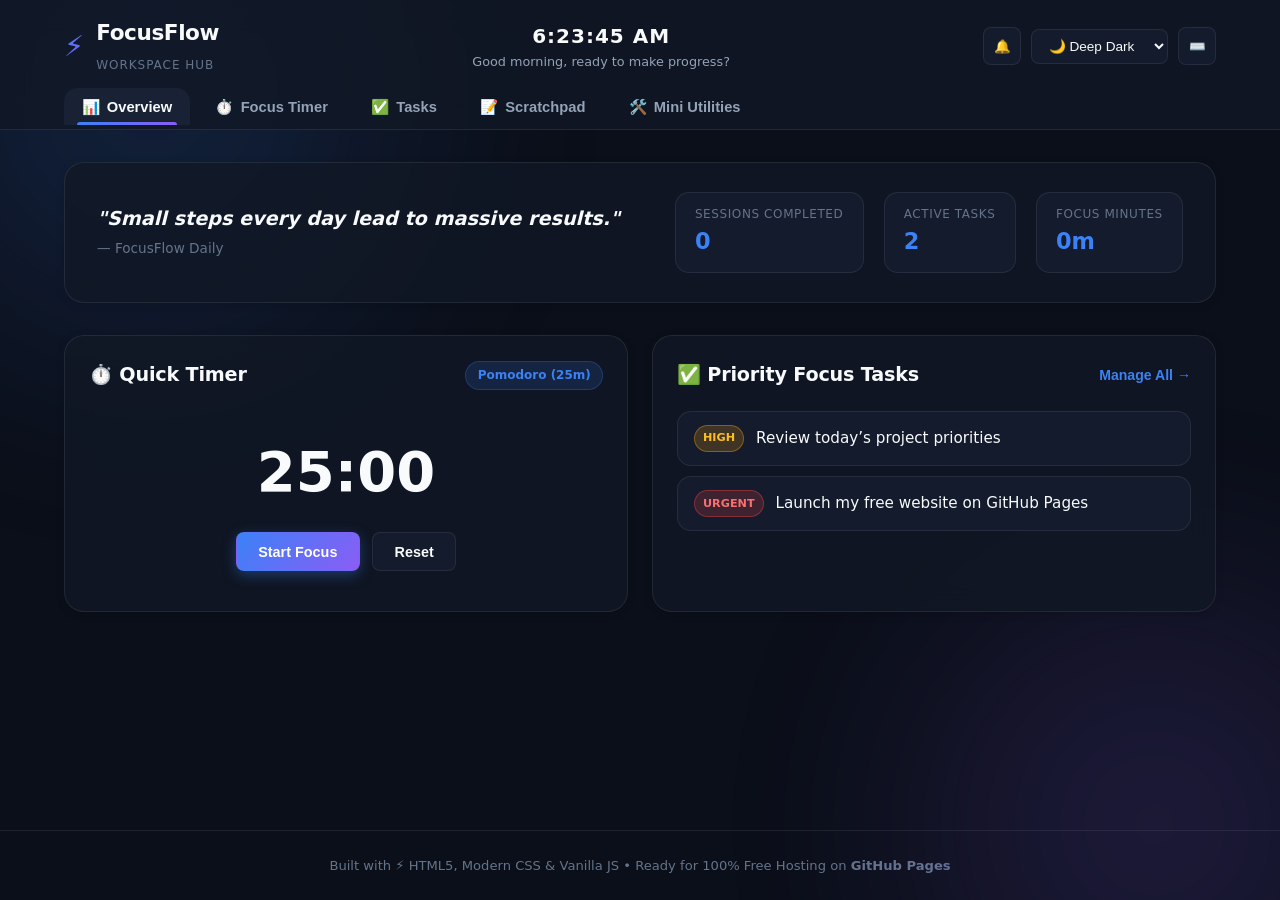
==== index.html @ 843e8d71 "Add files via upload" ====
<!DOCTYPE html>
<html lang="en" data-theme="dark">
<head>
  <meta charset="UTF-8">
  <meta name="viewport" content="width=device-width, initial-scale=1.0">
  <title>FocusFlow Hub | Personal Productivity & Utilities</title>
  <meta name="description" content="All-in-one productivity suite with Pomodoro timer, task manager, live scratchpad, QR generator, and palette tools. Free and open source.">
  <link rel="stylesheet" href="styles.css">
  <link rel="icon" href="data:image/svg+xml,<svg xmlns=%22http://www.w3.org/2000/svg%22 viewBox=%220 0 100 100%22><text y=%22.9em%22 font-size=%2290%22>⚡</text></svg>">
</head>
<body>
  <!-- Global Background Glows -->
  <div class="bg-glow glow-1" aria-hidden="true"></div>
  <div class="bg-glow glow-2" aria-hidden="true"></div>

  <!-- Header -->
  <header class="app-header">
    <div class="header-container">
      <div class="brand">
        <span class="brand-icon">⚡</span>
        <div class="brand-text">
          <h1>FocusFlow</h1>
          <span class="brand-tag">Workspace Hub</span>
        </div>
      </div>

      <!-- Live Clock & Greeting -->
      <div class="header-center">
        <div class="live-clock" id="liveClock">00:00:00</div>
        <div class="live-greeting" id="liveGreeting">Welcome</div>
      </div>

      <!-- Header Controls -->
      <div class="header-actions">
        <!-- Sound Toggle -->
        <button id="soundToggleBtn" class="icon-btn" title="Toggle Sound Chimes" aria-label="Toggle Sound">
          <span class="btn-icon" id="soundIcon">🔔</span>
        </button>

        <!-- Theme Selector -->
        <div class="theme-select-wrapper">
          <label for="themeSelect" class="sr-only">Choose Theme</label>
          <select id="themeSelect" class="theme-select" aria-label="Select Color Theme">
            <option value="dark">🌙 Deep Dark</option>
            <option value="light">☀️ Clean Light</option>
            <option value="cyberpunk">👾 Cyberpunk</option>
            <option value="emerald">🌲 Emerald</option>
          </select>
        </div>

        <!-- Shortcuts Help Button -->
        <button id="shortcutsBtn" class="icon-btn" title="Keyboard Shortcuts" aria-label="Keyboard Shortcuts">
          <span class="btn-icon">⌨️</span>
        </button>
      </div>
    </div>

    <!-- Navigation Tabs -->
    <nav class="nav-tabs" aria-label="App Navigation">
      <button class="nav-tab active" data-tab="dashboard">
        <span class="tab-icon">📊</span> Overview
      </button>
      <button class="nav-tab" data-tab="timer">
        <span class="tab-icon">⏱️</span> Focus Timer
      </button>
      <button class="nav-tab" data-tab="tasks">
        <span class="tab-icon">✅</span> Tasks
      </button>
      <button class="nav-tab" data-tab="notes">
        <span class="tab-icon">📝</span> Scratchpad
      </button>
      <button class="nav-tab" data-tab="tools">
        <span class="tab-icon">🛠️</span> Mini Utilities
      </button>
    </nav>
  </header>

  <!-- Main Content Views -->
  <main class="main-content">

    <!-- VIEW 1: DASHBOARD OVERVIEW -->
    <section id="view-dashboard" class="tab-view active">
      <div class="dashboard-hero">
        <div class="hero-quote">
          <p id="dailyQuote">"Small steps every day lead to massive results."</p>
          <span id="quoteAuthor">— FocusFlow Daily</span>
        </div>
        <div class="quick-stats">
          <div class="stat-card">
            <span class="stat-label">Sessions Completed</span>
            <span class="stat-value" id="dashCompletedSessions">0</span>
          </div>
          <div class="stat-card">
            <span class="stat-label">Active Tasks</span>
            <span class="stat-value" id="dashActiveTasks">0</span>
          </div>
          <div class="stat-card">
            <span class="stat-label">Focus Minutes</span>
            <span class="stat-value" id="dashTotalMinutes">0m</span>
          </div>
        </div>
      </div>

      <div class="grid-2col">
        <!-- Mini Timer Card -->
        <div class="card card-interactive" id="dashTimerCard">
          <div class="card-header">
            <h3>⏱️ Quick Timer</h3>
            <span class="badge" id="dashTimerMode">Pomodoro (25m)</span>
          </div>
          <div class="dash-timer-body">
            <div class="dash-timer-display" id="dashTimerTime">25:00</div>
            <div class="dash-timer-controls">
              <button class="btn btn-primary" id="dashTimerToggle">Start Focus</button>
              <button class="btn btn-secondary" id="dashTimerReset">Reset</button>
            </div>
          </div>
        </div>

        <!-- Quick Tasks Preview Card -->
        <div class="card" id="dashTasksCard">
          <div class="card-header">
            <h3>✅ Priority Focus Tasks</h3>
            <button class="btn-link" id="gotoTasksLink">Manage All &rarr;</button>
          </div>
          <div class="card-body">
            <ul class="task-list task-list-compact" id="dashTaskList">
              <li class="empty-state">No active tasks. Add one to get started!</li>
            </ul>
          </div>
        </div>
      </div>
    </section>

    <!-- VIEW 2: FULL FOCUS TIMER -->
    <section id="view-timer" class="tab-view">
      <div class="timer-container card">
        <!-- Mode Tabs -->
        <div class="timer-mode-selector">
          <button class="mode-btn active" data-mode="pomodoro">Pomodoro (25m)</button>
          <button class="mode-btn" data-mode="shortBreak">Short Break (5m)</button>
          <button class="mode-btn" data-mode="longBreak">Long Break (15m)</button>
        </div>

        <!-- SVG Circular Ring -->
        <div class="timer-circle-wrapper">
          <svg class="timer-svg" viewBox="0 0 280 280">
            <circle class="timer-circle-bg" cx="140" cy="140" r="120" />
            <circle class="timer-circle-progress" id="timerProgressCircle" cx="140" cy="140" r="120" />
          </svg>
          <div class="timer-center-content">
            <div class="timer-display" id="timerDisplay">25:00</div>
            <div class="timer-status" id="timerStatus">Ready to focus</div>
          </div>
        </div>

        <!-- Action Controls -->
        <div class="timer-controls">
          <button class="btn btn-primary btn-large" id="timerStartPauseBtn">
            <span id="timerActionText">Start</span>
          </button>
          <button class="btn btn-secondary" id="timerResetBtn">Reset</button>
          <button class="btn btn-ghost" id="timerSkipBtn" title="Skip Session">Skip ⏭️</button>
        </div>

        <!-- Timer Options & Sound Testing -->
        <div class="timer-settings-row">
          <div class="setting-item">
            <label for="workDurationInput">Work (mins):</label>
            <input type="number" id="workDurationInput" min="1" max="90" value="25">
          </div>
          <div class="setting-item">
            <label for="breakDurationInput">Break (mins):</label>
            <input type="number" id="breakDurationInput" min="1" max="60" value="5">
          </div>
          <div class="setting-item">
            <button class="btn btn-sm btn-secondary" id="testChimeBtn">Test Chime 🔔</button>
          </div>
        </div>
      </div>
    </section>

    <!-- VIEW 3: TASK MANAGER -->
    <section id="view-tasks" class="tab-view">
      <div class="card tasks-card">
        <div class="card-header">
          <h2>Task & Priority Checklist</h2>
          <div class="task-filter-pills">
            <button class="pill active" data-filter="all">All</button>
            <button class="pill" data-filter="active">Active</button>
            <button class="pill" data-filter="completed">Done</button>
          </div>
        </div>

        <!-- New Task Form -->
        <form class="task-form" id="taskForm">
          <input type="text" id="taskInput" class="form-input" placeholder="What needs to be done? (Press Enter)" required autocomplete="off">
          <select id="taskPriority" class="form-select" aria-label="Task Priority">
            <option value="normal">Normal</option>
            <option value="high">High</option>
            <option value="urgent">Urgent 🔥</option>
          </select>
          <button type="submit" class="btn btn-primary">Add Task</button>
        </form>

        <!-- Tasks List -->
        <div class="task-list-wrapper">
          <ul class="task-list" id="taskList">
            <!-- Dynamic task items inserted here -->
          </ul>
        </div>

        <!-- Task Footer Bar -->
        <div class="task-footer">
          <span id="taskCounter">0 tasks left</span>
          <button class="btn-link text-danger" id="clearCompletedBtn">Clear Completed</button>
        </div>
      </div>
    </section>

    <!-- VIEW 4: LIVE SCRATCHPAD -->
    <section id="view-notes" class="tab-view">
      <div class="card notes-card">
        <div class="card-header">
          <h2>Quick Scratchpad & Drafts</h2>
          <div class="notes-actions">
            <button class="btn btn-sm btn-secondary" id="copyNotesBtn" title="Copy to Clipboard">📋 Copy</button>
            <button class="btn btn-sm btn-secondary" id="downloadNotesBtn" title="Save as File">💾 Export .md</button>
            <button class="btn btn-sm btn-ghost text-danger" id="clearNotesBtn" title="Clear Scratchpad">Clear</button>
          </div>
        </div>

        <div class="notes-body">
          <textarea id="scratchpadText" class="notes-textarea" placeholder="Start typing thoughts, markdown notes, code snippets, or meeting minutes... Auto-saved locally!"></textarea>
        </div>

        <div class="notes-footer">
          <div class="notes-meta">
            <span id="charCount">0 characters</span> •
            <span id="wordCount">0 words</span> •
            <span id="readingTime">&lt; 1 min read</span>
          </div>
          <span class="save-status" id="saveStatus">✓ Saved to browser</span>
        </div>
      </div>
    </section>

    <!-- VIEW 5: MINI UTILITIES -->
    <section id="view-tools" class="tab-view">
      <div class="grid-2col">
        <!-- Tool 1: Instant QR Code Generator -->
        <div class="card tool-card">
          <div class="card-header">
            <h3>📱 Instant QR Code Generator</h3>
          </div>
          <div class="tool-content">
            <p class="tool-desc">Type any text, phone number, or URL to generate a scannable QR code instantly.</p>
            <div class="qr-input-group">
              <input type="text" id="qrTextInput" class="form-input" placeholder="https://example.com" value="https://github.com">
              <button class="btn btn-primary" id="generateQrBtn">Generate</button>
            </div>
            
            <div class="qr-display-area">
              <canvas id="qrCanvas" width="220" height="220" class="qr-canvas"></canvas>
            </div>

            <div class="qr-actions">
              <button class="btn btn-secondary btn-sm" id="downloadQrBtn">📥 Download QR Code</button>
            </div>
          </div>
        </div>

        <!-- Tool 2: Harmonic Color Palette Generator -->
        <div class="card tool-card">
          <div class="card-header">
            <h3>🎨 Color Palette Generator</h3>
            <button class="btn btn-sm btn-primary" id="randomizePaletteBtn">New Palette 🎲</button>
          </div>
          <div class="tool-content">
            <p class="tool-desc">Click any swatch or hex code to copy it instantly.</p>
            <div class="palette-display" id="paletteContainer">
              <!-- Swatches generated by app.js -->
            </div>
          </div>
        </div>

        <!-- Tool 3: Quick Percentage & Ratio Calculator -->
        <div class="card tool-card full-width">
          <div class="card-header">
            <h3>🔢 Quick Percentage & Ratio Calculator</h3>
          </div>
          <div class="tool-content">
            <div class="calc-grid">
              <!-- What is X% of Y? -->
              <div class="calc-box">
                <span class="calc-title">What is</span>
                <div class="calc-inputs">
                  <input type="number" id="calcP1" class="form-input sm-input" placeholder="20" value="20">% of
                  <input type="number" id="calcV1" class="form-input sm-input" placeholder="150" value="150">
                </div>
                <div class="calc-result" id="calcRes1">= 30.00</div>
              </div>

              <!-- X is what % of Y? -->
              <div class="calc-box">
                <span class="calc-title">Percentage of</span>
                <div class="calc-inputs">
                  <input type="number" id="calcV2" class="form-input sm-input" placeholder="45" value="45"> is what % of
                  <input type="number" id="calcT2" class="form-input sm-input" placeholder="180" value="180">
                </div>
                <div class="calc-result" id="calcRes2">= 25.00%</div>
              </div>

              <!-- Percentage Change -->
              <div class="calc-box">
                <span class="calc-title">% Change</span>
                <div class="calc-inputs">
                  From <input type="number" id="calcFrom" class="form-input sm-input" placeholder="80" value="80">
                  to <input type="number" id="calcTo" class="form-input sm-input" placeholder="100" value="100">
                </div>
                <div class="calc-result" id="calcRes3">= +25.00%</div>
              </div>
            </div>
          </div>
        </div>
      </div>
    </section>

  </main>

  <!-- Keyboard Shortcuts Modal Dialog -->
  <dialog id="shortcutsDialog" class="modal-dialog">
    <div class="modal-card">
      <div class="modal-header">
        <h3>⌨️ Keyboard Shortcuts</h3>
        <button class="icon-btn close-modal" id="closeShortcutsBtn" aria-label="Close modal">✕</button>
      </div>
      <div class="modal-body">
        <ul class="shortcuts-list">
          <li><kbd>Space</kbd> <span>Start / Pause Focus Timer</span></li>
          <li><kbd>R</kbd> <span>Reset Focus Timer</span></li>
          <li><kbd>Alt</kbd> + <kbd>N</kbd> <span>Quick Focus on New Task input</span></li>
          <li><kbd>Esc</kbd> <span>Close Modals / Overlays</span></li>
        </ul>
      </div>
    </div>
  </dialog>

  <!-- Toast Notification Container -->
  <div class="toast-container" id="toastContainer" aria-live="polite"></div>

  <!-- Footer -->
  <footer class="app-footer">
    <p>Built with ⚡ HTML5, Modern CSS & Vanilla JS • Ready for 100% Free Hosting on <strong>GitHub Pages</strong></p>
  </footer>

  <script src="app.js"></script>
</body>
</html>
---- styles.css ----
/* ==========================================================
   FocusFlow Hub - Modern Design System & Stylesheet
   ========================================================== */

/* --- CSS Variables & Themes --- */
:root {
  --font-family: system-ui, -apple-system, BlinkMacSystemFont, 'Segoe UI', Roboto, Oxygen, Ubuntu, Cantarell, sans-serif;
  --radius-sm: 8px;
  --radius-md: 14px;
  --radius-lg: 20px;
  --radius-full: 9999px;
  --transition-fast: 0.2s ease;
  --transition-normal: 0.3s cubic-bezier(0.4, 0, 0.2, 1);
  --shadow-sm: 0 2px 8px rgba(0, 0, 0, 0.15);
  --shadow-md: 0 8px 24px rgba(0, 0, 0, 0.25);
  --shadow-lg: 0 16px 40px rgba(0, 0, 0, 0.35);
}

/* Theme: Deep Dark (Default) */
[data-theme="dark"] {
  --bg-base: #0b0f19;
  --bg-surface: rgba(18, 24, 38, 0.75);
  --bg-surface-hover: rgba(28, 36, 56, 0.85);
  --bg-card: rgba(23, 32, 51, 0.65);
  --border-color: rgba(255, 255, 255, 0.08);
  --border-focus: #3b82f6;
  --text-primary: #f8fafc;
  --text-secondary: #94a3b8;
  --text-muted: #64748b;
  --accent-primary: #3b82f6;
  --accent-hover: #2563eb;
  --accent-glow: rgba(59, 130, 246, 0.35);
  --accent-gradient: linear-gradient(135deg, #3b82f6, #8b5cf6);
  --danger: #ef4444;
  --warning: #f59e0b;
  --success: #10b981;
  color-scheme: dark;
}

/* Theme: Clean Light */
[data-theme="light"] {
  --bg-base: #f1f5f9;
  --bg-surface: rgba(255, 255, 255, 0.85);
  --bg-surface-hover: rgba(241, 245, 249, 0.95);
  --bg-card: rgba(255, 255, 255, 0.75);
  --border-color: rgba(0, 0, 0, 0.08);
  --border-focus: #2563eb;
  --text-primary: #0f172a;
  --text-secondary: #475569;
  --text-muted: #94a3b8;
  --accent-primary: #2563eb;
  --accent-hover: #1d4ed8;
  --accent-glow: rgba(37, 99, 235, 0.2);
  --accent-gradient: linear-gradient(135deg, #2563eb, #6366f1);
  --danger: #dc2626;
  --warning: #d97706;
  --success: #059669;
  color-scheme: light;
}

/* Theme: Cyberpunk Neon */
[data-theme="cyberpunk"] {
  --bg-base: #080612;
  --bg-surface: rgba(22, 16, 42, 0.8);
  --bg-surface-hover: rgba(35, 24, 66, 0.9);
  --bg-card: rgba(28, 20, 52, 0.7);
  --border-color: rgba(244, 63, 94, 0.25);
  --border-focus: #06b6d4;
  --text-primary: #fdf2f8;
  --text-secondary: #d8b4fe;
  --text-muted: #9333ea;
  --accent-primary: #f43f5e;
  --accent-hover: #e11d48;
  --accent-glow: rgba(244, 63, 94, 0.4);
  --accent-gradient: linear-gradient(135deg, #f43f5e, #06b6d4);
  --danger: #ff0055;
  --warning: #fbbf24;
  --success: #00f0ff;
  color-scheme: dark;
}

/* Theme: Emerald Forest */
[data-theme="emerald"] {
  --bg-base: #061811;
  --bg-surface: rgba(11, 38, 28, 0.8);
  --bg-surface-hover: rgba(16, 56, 42, 0.9);
  --bg-card: rgba(13, 46, 34, 0.7);
  --border-color: rgba(52, 211, 153, 0.18);
  --border-focus: #10b981;
  --text-primary: #ecfdf5;
  --text-secondary: #a7f3d0;
  --text-muted: #34d399;
  --accent-primary: #10b981;
  --accent-hover: #059669;
  --accent-glow: rgba(16, 185, 129, 0.35);
  --accent-gradient: linear-gradient(135deg, #10b981, #06b6d4);
  --danger: #f87171;
  --warning: #facc15;
  --success: #34d399;
  color-scheme: dark;
}

/* --- Reset & Base --- */
*, *::before, *::after {
  box-sizing: border-box;
  margin: 0;
  padding: 0;
}

body {
  font-family: var(--font-family);
  background-color: var(--bg-base);
  color: var(--text-primary);
  min-height: 100vh;
  display: flex;
  flex-direction: column;
  line-height: 1.6;
  overflow-x: hidden;
  position: relative;
  transition: background-color var(--transition-normal), color var(--transition-normal);
}

/* Ambient glow blobs */
.bg-glow {
  position: fixed;
  border-radius: 50%;
  filter: blur(120px);
  opacity: 0.15;
  pointer-events: none;
  z-index: 0;
}

.glow-1 {
  width: 500px;
  height: 500px;
  top: -150px;
  left: -100px;
  background: var(--accent-primary);
}

.glow-2 {
  width: 450px;
  height: 450px;
  bottom: -150px;
  right: -100px;
  background: #8b5cf6;
}

/* --- Layout --- */
.app-header {
  position: sticky;
  top: 0;
  z-index: 100;
  background: var(--bg-surface);
  backdrop-filter: blur(16px);
  -webkit-backdrop-filter: blur(16px);
  border-bottom: 1px solid var(--border-color);
}

.header-container {
  max-width: 1200px;
  margin: 0 auto;
  padding: 1rem 1.5rem 0.5rem;
  display: flex;
  align-items: center;
  justify-content: space-between;
  gap: 1rem;
}

.brand {
  display: flex;
  align-items: center;
  gap: 0.75rem;
}

.brand-icon {
  font-size: 1.8rem;
  background: var(--accent-gradient);
  -webkit-background-clip: text;
  -webkit-text-fill-color: transparent;
  animation: pulseIcon 3s infinite ease-in-out;
}

@keyframes pulseIcon {
  0%, 100% { transform: scale(1); }
  50% { transform: scale(1.1); }
}

.brand-text h1 {
  font-size: 1.35rem;
  font-weight: 700;
  letter-spacing: -0.02em;
}

.brand-tag {
  font-size: 0.75rem;
  color: var(--text-muted);
  text-transform: uppercase;
  letter-spacing: 0.08em;
}

.header-center {
  display: flex;
  flex-direction: column;
  align-items: center;
}

.live-clock {
  font-size: 1.25rem;
  font-weight: 700;
  font-variant-numeric: tabular-nums;
  letter-spacing: 0.05em;
  color: var(--text-primary);
}

.live-greeting {
  font-size: 0.8rem;
  color: var(--text-secondary);
}

.header-actions {
  display: flex;
  align-items: center;
  gap: 0.6rem;
}

/* Buttons & Inputs */
.icon-btn {
  background: var(--bg-card);
  border: 1px solid var(--border-color);
  color: var(--text-primary);
  width: 38px;
  height: 38px;
  border-radius: var(--radius-sm);
  display: flex;
  align-items: center;
  justify-content: center;
  cursor: pointer;
  transition: all var(--transition-fast);
}

.icon-btn:hover {
  background: var(--bg-surface-hover);
  border-color: var(--accent-primary);
  transform: translateY(-1px);
}

.theme-select {
  background: var(--bg-card);
  color: var(--text-primary);
  border: 1px solid var(--border-color);
  padding: 0.5rem 0.8rem;
  border-radius: var(--radius-sm);
  font-size: 0.85rem;
  cursor: pointer;
  outline: none;
  transition: border var(--transition-fast);
}

.theme-select:focus {
  border-color: var(--border-focus);
}

/* Nav Tabs */
.nav-tabs {
  max-width: 1200px;
  margin: 0 auto;
  padding: 0.25rem 1.5rem;
  display: flex;
  gap: 0.5rem;
  overflow-x: auto;
  scrollbar-width: none;
}

.nav-tabs::-webkit-scrollbar {
  display: none;
}

.nav-tab {
  background: transparent;
  border: none;
  color: var(--text-secondary);
  padding: 0.6rem 1.1rem;
  border-radius: var(--radius-md) var(--radius-md) 0 0;
  font-size: 0.92rem;
  font-weight: 600;
  cursor: pointer;
  display: flex;
  align-items: center;
  gap: 0.45rem;
  position: relative;
  transition: color var(--transition-fast), background var(--transition-fast);
  white-space: nowrap;
}

.nav-tab:hover {
  color: var(--text-primary);
  background: rgba(255, 255, 255, 0.04);
}

.nav-tab.active {
  color: var(--text-primary);
  background: var(--bg-surface-hover);
}

.nav-tab.active::after {
  content: '';
  position: absolute;
  bottom: 0;
  left: 10%;
  width: 80%;
  height: 3px;
  background: var(--accent-gradient);
  border-radius: 3px 3px 0 0;
}

/* Main Area */
.main-content {
  flex: 1;
  max-width: 1200px;
  width: 100%;
  margin: 0 auto;
  padding: 2rem 1.5rem;
  position: relative;
  z-index: 1;
}

.tab-view {
  display: none;
  animation: fadeIn 0.3s ease-in-out;
}

.tab-view.active {
  display: block;
}

@keyframes fadeIn {
  from { opacity: 0; transform: translateY(6px); }
  to { opacity: 1; transform: translateY(0); }
}

/* --- Cards & Containers --- */
.card {
  background: var(--bg-surface);
  backdrop-filter: blur(14px);
  -webkit-backdrop-filter: blur(14px);
  border: 1px solid var(--border-color);
  border-radius: var(--radius-lg);
  padding: 1.5rem;
  box-shadow: var(--shadow-sm);
  transition: transform var(--transition-fast), box-shadow var(--transition-fast);
}

.card:hover {
  box-shadow: var(--shadow-md);
}

.card-header {
  display: flex;
  align-items: center;
  justify-content: space-between;
  margin-bottom: 1.25rem;
}

.card-header h2, .card-header h3 {
  font-size: 1.2rem;
  font-weight: 700;
  letter-spacing: -0.01em;
}

.grid-2col {
  display: grid;
  grid-template-columns: repeat(auto-fit, minmax(360px, 1fr));
  gap: 1.5rem;
}

.full-width {
  grid-column: 1 / -1;
}

/* Buttons System */
.btn {
  padding: 0.65rem 1.35rem;
  border-radius: var(--radius-sm);
  font-size: 0.9rem;
  font-weight: 600;
  cursor: pointer;
  display: inline-flex;
  align-items: center;
  justify-content: center;
  gap: 0.5rem;
  border: 1px solid transparent;
  transition: all var(--transition-fast);
}

.btn-primary {
  background: var(--accent-gradient);
  color: #ffffff;
  box-shadow: 0 4px 14px var(--accent-glow);
}

.btn-primary:hover {
  filter: brightness(1.1);
  transform: translateY(-1px);
  box-shadow: 0 6px 20px var(--accent-glow);
}

.btn-secondary {
  background: var(--bg-card);
  color: var(--text-primary);
  border-color: var(--border-color);
}

.btn-secondary:hover {
  background: var(--bg-surface-hover);
  border-color: var(--text-secondary);
}

.btn-ghost {
  background: transparent;
  color: var(--text-secondary);
}

.btn-ghost:hover {
  color: var(--text-primary);
  background: rgba(255, 255, 255, 0.05);
}

.btn-link {
  background: none;
  border: none;
  color: var(--accent-primary);
  font-size: 0.88rem;
  font-weight: 600;
  cursor: pointer;
  text-decoration: none;
}

.btn-link:hover {
  text-decoration: underline;
}

.btn-sm {
  padding: 0.35rem 0.75rem;
  font-size: 0.8rem;
}

.btn-large {
  padding: 0.9rem 2.2rem;
  font-size: 1.1rem;
}

.text-danger {
  color: var(--danger) !important;
}

.badge {
  padding: 0.25rem 0.7rem;
  border-radius: var(--radius-full);
  font-size: 0.75rem;
  font-weight: 600;
  background: rgba(59, 130, 246, 0.15);
  color: var(--accent-primary);
  border: 1px solid rgba(59, 130, 246, 0.25);
}

/* --- View 1: Dashboard Elements --- */
.dashboard-hero {
  display: flex;
  flex-wrap: wrap;
  align-items: center;
  justify-content: space-between;
  gap: 1.5rem;
  margin-bottom: 2rem;
  padding: 1.8rem 2rem;
  background: var(--bg-surface);
  border: 1px solid var(--border-color);
  border-radius: var(--radius-lg);
  box-shadow: var(--shadow-sm);
}

.hero-quote p {
  font-size: 1.2rem;
  font-weight: 600;
  font-style: italic;
  color: var(--text-primary);
}

.hero-quote span {
  font-size: 0.85rem;
  color: var(--text-muted);
}

.quick-stats {
  display: flex;
  gap: 1.25rem;
}

.stat-card {
  background: var(--bg-card);
  border: 1px solid var(--border-color);
  padding: 0.75rem 1.2rem;
  border-radius: var(--radius-md);
  display: flex;
  flex-direction: column;
  min-width: 120px;
}

.stat-label {
  font-size: 0.75rem;
  color: var(--text-muted);
  text-transform: uppercase;
  letter-spacing: 0.05em;
}

.stat-value {
  font-size: 1.4rem;
  font-weight: 700;
  color: var(--accent-primary);
}

.dash-timer-body {
  display: flex;
  flex-direction: column;
  align-items: center;
  padding: 1rem 0;
}

.dash-timer-display {
  font-size: 3.5rem;
  font-weight: 800;
  font-variant-numeric: tabular-nums;
  margin-bottom: 1rem;
}

.dash-timer-controls {
  display: flex;
  gap: 0.75rem;
}

/* --- View 2: Timer Component --- */
.timer-container {
  max-width: 580px;
  margin: 0 auto;
  text-align: center;
  padding: 2.5rem 2rem;
}

.timer-mode-selector {
  display: inline-flex;
  background: var(--bg-card);
  padding: 0.35rem;
  border-radius: var(--radius-full);
  border: 1px solid var(--border-color);
  margin-bottom: 2rem;
}

.mode-btn {
  background: transparent;
  border: none;
  color: var(--text-secondary);
  padding: 0.55rem 1.2rem;
  border-radius: var(--radius-full);
  font-size: 0.88rem;
  font-weight: 600;
  cursor: pointer;
  transition: all var(--transition-fast);
}

.mode-btn.active {
  background: var(--accent-gradient);
  color: #ffffff;
  box-shadow: 0 2px 10px var(--accent-glow);
}

.timer-circle-wrapper {
  position: relative;
  width: 280px;
  height: 280px;
  margin: 0 auto 2rem;
}

.timer-svg {
  transform: rotate(-90deg);
  width: 100%;
  height: 100%;
}

.timer-circle-bg {
  fill: none;
  stroke: rgba(255, 255, 255, 0.06);
  stroke-width: 12;
}

.timer-circle-progress {
  fill: none;
  stroke: var(--accent-primary);
  stroke-width: 12;
  stroke-linecap: round;
  stroke-dasharray: 753.98; /* 2 * PI * 120 */
  stroke-dashoffset: 0;
  transition: stroke-dashoffset 0.8s linear, stroke var(--transition-normal);
}

.timer-center-content {
  position: absolute;
  top: 50%;
  left: 50%;
  transform: translate(-50%, -50%);
  display: flex;
  flex-direction: column;
  align-items: center;
}

.timer-display {
  font-size: 4rem;
  font-weight: 800;
  font-variant-numeric: tabular-nums;
  letter-spacing: -0.02em;
}

.timer-status {
  font-size: 0.95rem;
  color: var(--text-secondary);
  margin-top: -0.25rem;
}

.timer-controls {
  display: flex;
  align-items: center;
  justify-content: center;
  gap: 1rem;
  margin-bottom: 2rem;
}

.timer-settings-row {
  display: flex;
  justify-content: center;
  align-items: center;
  gap: 1.5rem;
  padding-top: 1.5rem;
  border-top: 1px solid var(--border-color);
  font-size: 0.85rem;
}

.setting-item {
  display: flex;
  align-items: center;
  gap: 0.5rem;
}

.setting-item input[type="number"] {
  background: var(--bg-card);
  border: 1px solid var(--border-color);
  color: var(--text-primary);
  border-radius: var(--radius-sm);
  padding: 0.35rem 0.5rem;
  width: 60px;
  text-align: center;
  font-weight: 600;
}

/* --- View 3: Tasks --- */
.tasks-card {
  max-width: 760px;
  margin: 0 auto;
}

.task-filter-pills {
  display: flex;
  gap: 0.4rem;
  background: var(--bg-card);
  padding: 0.25rem;
  border-radius: var(--radius-full);
}

.pill {
  border: none;
  background: transparent;
  color: var(--text-secondary);
  font-size: 0.8rem;
  font-weight: 600;
  padding: 0.35rem 0.85rem;
  border-radius: var(--radius-full);
  cursor: pointer;
  transition: all var(--transition-fast);
}

.pill.active {
  background: var(--accent-primary);
  color: #ffffff;
}

.task-form {
  display: flex;
  gap: 0.75rem;
  margin-bottom: 1.5rem;
}

.form-input {
  flex: 1;
  background: var(--bg-card);
  border: 1px solid var(--border-color);
  color: var(--text-primary);
  padding: 0.75rem 1rem;
  border-radius: var(--radius-sm);
  font-size: 0.95rem;
  outline: none;
  transition: border var(--transition-fast);
}

.form-input:focus {
  border-color: var(--border-focus);
}

.form-select {
  background: var(--bg-card);
  border: 1px solid var(--border-color);
  color: var(--text-primary);
  padding: 0 0.85rem;
  border-radius: var(--radius-sm);
  font-size: 0.9rem;
  outline: none;
  cursor: pointer;
}

.task-list-wrapper {
  max-height: 440px;
  overflow-y: auto;
  padding-right: 0.5rem;
}

.task-list {
  list-style: none;
  display: flex;
  flex-direction: column;
  gap: 0.6rem;
}

.task-item {
  display: flex;
  align-items: center;
  justify-content: space-between;
  background: var(--bg-card);
  border: 1px solid var(--border-color);
  padding: 0.85rem 1rem;
  border-radius: var(--radius-md);
  transition: all var(--transition-fast);
}

.task-item:hover {
  background: var(--bg-surface-hover);
  border-color: rgba(255, 255, 255, 0.15);
}

.task-item.completed {
  opacity: 0.6;
}

.task-item.completed .task-text {
  text-decoration: line-through;
  color: var(--text-muted);
}

.task-main {
  display: flex;
  align-items: center;
  gap: 0.75rem;
  flex: 1;
}

.task-checkbox {
  width: 18px;
  height: 18px;
  accent-color: var(--accent-primary);
  cursor: pointer;
}

.task-text {
  font-size: 0.95rem;
  word-break: break-word;
}

.task-priority-badge {
  font-size: 0.7rem;
  text-transform: uppercase;
  font-weight: 700;
  padding: 0.2rem 0.5rem;
  border-radius: var(--radius-full);
}

.badge-urgent {
  background: rgba(239, 68, 68, 0.2);
  color: #f87171;
  border: 1px solid rgba(239, 68, 68, 0.4);
}

.badge-high {
  background: rgba(245, 158, 11, 0.2);
  color: #fbbf24;
  border: 1px solid rgba(245, 158, 11, 0.4);
}

.badge-normal {
  background: rgba(59, 130, 246, 0.15);
  color: #60a5fa;
  border: 1px solid rgba(59, 130, 246, 0.3);
}

.task-delete-btn {
  background: transparent;
  border: none;
  color: var(--text-muted);
  cursor: pointer;
  padding: 0.3rem 0.5rem;
  font-size: 1rem;
  border-radius: var(--radius-sm);
  transition: color var(--transition-fast);
}

.task-delete-btn:hover {
  color: var(--danger);
}

.empty-state {
  text-align: center;
  color: var(--text-muted);
  padding: 2rem;
  font-style: italic;
  font-size: 0.9rem;
}

.task-footer {
  display: flex;
  align-items: center;
  justify-content: space-between;
  margin-top: 1.25rem;
  padding-top: 1rem;
  border-top: 1px solid var(--border-color);
  font-size: 0.85rem;
  color: var(--text-muted);
}

/* --- View 4: Scratchpad --- */
.notes-card {
  max-width: 900px;
  margin: 0 auto;
}

.notes-textarea {
  width: 100%;
  height: 380px;
  background: var(--bg-card);
  border: 1px solid var(--border-color);
  border-radius: var(--radius-md);
  padding: 1.2rem;
  color: var(--text-primary);
  font-family: inherit;
  font-size: 1rem;
  line-height: 1.7;
  resize: vertical;
  outline: none;
  transition: border var(--transition-fast);
}

.notes-textarea:focus {
  border-color: var(--border-focus);
}

.notes-footer {
  display: flex;
  align-items: center;
  justify-content: space-between;
  margin-top: 1rem;
  font-size: 0.82rem;
  color: var(--text-muted);
}

.save-status {
  color: var(--success);
  font-weight: 600;
}

/* --- View 5: Mini Utilities --- */
.tool-card {
  display: flex;
  flex-direction: column;
}

.tool-desc {
  font-size: 0.88rem;
  color: var(--text-secondary);
  margin-bottom: 1rem;
}

.qr-input-group {
  display: flex;
  gap: 0.5rem;
  margin-bottom: 1.25rem;
}

.qr-display-area {
  display: flex;
  justify-content: center;
  align-items: center;
  padding: 1rem;
  background: #ffffff;
  border-radius: var(--radius-md);
  margin: 0 auto 1.25rem;
  width: fit-content;
}

.qr-canvas {
  display: block;
}

.qr-actions {
  text-align: center;
}

.palette-display {
  display: grid;
  grid-template-columns: repeat(5, 1fr);
  gap: 0.6rem;
  margin-bottom: 1rem;
}

.color-swatch {
  height: 110px;
  border-radius: var(--radius-md);
  display: flex;
  flex-direction: column;
  justify-content: flex-end;
  padding: 0.6rem;
  cursor: pointer;
  box-shadow: var(--shadow-sm);
  transition: transform var(--transition-fast);
  border: 1px solid rgba(0, 0, 0, 0.1);
}

.color-swatch:hover {
  transform: translateY(-4px);
}

.color-hex {
  font-size: 0.75rem;
  font-weight: 700;
  font-family: monospace;
  background: rgba(0, 0, 0, 0.45);
  color: #ffffff;
  padding: 0.2rem 0.4rem;
  border-radius: 4px;
  text-align: center;
}

.calc-grid {
  display: grid;
  grid-template-columns: repeat(auto-fit, minmax(240px, 1fr));
  gap: 1.2rem;
}

.calc-box {
  background: var(--bg-card);
  border: 1px solid var(--border-color);
  padding: 1.2rem;
  border-radius: var(--radius-md);
  display: flex;
  flex-direction: column;
  gap: 0.6rem;
}

.calc-title {
  font-size: 0.85rem;
  font-weight: 700;
  color: var(--text-secondary);
}

.calc-inputs {
  display: flex;
  align-items: center;
  gap: 0.4rem;
  font-size: 0.9rem;
}

.sm-input {
  width: 75px;
  padding: 0.4rem;
  text-align: center;
  font-weight: 600;
}

.calc-result {
  font-size: 1.25rem;
  font-weight: 800;
  color: var(--accent-primary);
  margin-top: 0.25rem;
}

/* --- Modal Dialog --- */
.modal-dialog {
  border: none;
  background: transparent;
  padding: 0;
  max-width: 440px;
  width: 90%;
  margin: auto;
}

.modal-dialog::backdrop {
  background: rgba(0, 0, 0, 0.65);
  backdrop-filter: blur(6px);
}

.modal-card {
  background: var(--bg-surface);
  backdrop-filter: blur(20px);
  border: 1px solid var(--border-color);
  border-radius: var(--radius-lg);
  padding: 1.5rem;
  box-shadow: var(--shadow-lg);
}

.modal-header {
  display: flex;
  align-items: center;
  justify-content: space-between;
  margin-bottom: 1rem;
}

.close-modal {
  border-radius: var(--radius-full);
}

.shortcuts-list {
  list-style: none;
  display: flex;
  flex-direction: column;
  gap: 0.75rem;
}

.shortcuts-list li {
  display: flex;
  align-items: center;
  justify-content: space-between;
  font-size: 0.9rem;
  color: var(--text-secondary);
}

kbd {
  background: var(--bg-card);
  border: 1px solid var(--border-color);
  padding: 0.25rem 0.5rem;
  border-radius: 4px;
  font-family: monospace;
  font-size: 0.8rem;
  color: var(--text-primary);
  box-shadow: 0 2px 0 rgba(0, 0, 0, 0.3);
}

/* --- Toast Notification --- */
.toast-container {
  position: fixed;
  bottom: 2rem;
  right: 2rem;
  display: flex;
  flex-direction: column;
  gap: 0.5rem;
  z-index: 1000;
  pointer-events: none;
}

.toast {
  background: var(--bg-surface);
  backdrop-filter: blur(16px);
  border: 1px solid var(--border-color);
  color: var(--text-primary);
  padding: 0.75rem 1.25rem;
  border-radius: var(--radius-md);
  box-shadow: var(--shadow-md);
  font-size: 0.9rem;
  font-weight: 500;
  display: flex;
  align-items: center;
  gap: 0.5rem;
  animation: slideInToast 0.25s cubic-bezier(0.16, 1, 0.3, 1);
  pointer-events: auto;
}

@keyframes slideInToast {
  from { transform: translateX(100%); opacity: 0; }
  to { transform: translateX(0); opacity: 1; }
}

/* --- Footer --- */
.app-footer {
  text-align: center;
  padding: 1.5rem;
  font-size: 0.82rem;
  color: var(--text-muted);
  border-top: 1px solid var(--border-color);
  margin-top: auto;
}

/* --- Screen Responsiveness --- */
@media (max-width: 768px) {
  .header-container {
    flex-wrap: wrap;
  }
  .header-center {
    order: 3;
    width: 100%;
    margin-top: 0.5rem;
  }
  .dashboard-hero {
    flex-direction: column;
    align-items: flex-start;
  }
  .quick-stats {
    width: 100%;
    justify-content: space-between;
  }
  .stat-card {
    flex: 1;
    min-width: 0;
  }
  .grid-2col {
    grid-template-columns: 1fr;
  }
  .task-form {
    flex-direction: column;
  }
  .palette-display {
    grid-template-columns: repeat(3, 1fr);
  }
}

.sr-only {
  position: absolute;
  width: 1px;
  height: 1px;
  padding: 0;
  margin: -1px;
  overflow: hidden;
  clip: rect(0, 0, 0, 0);
  white-space: nowrap;
  border: 0;
}
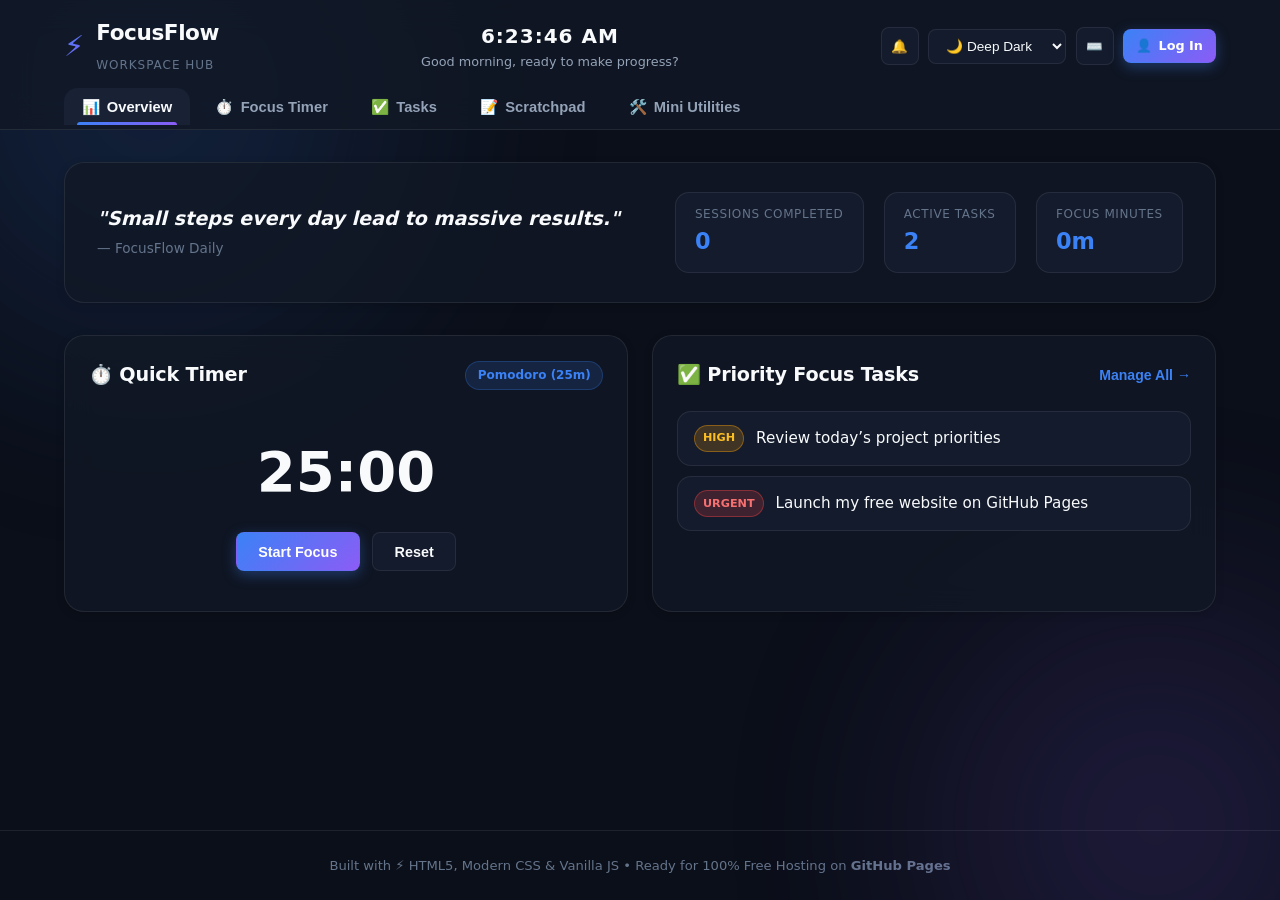
==== commit fbfa06e3: "Add login button and interactive authentication page" ====
--- a/index.html
+++ b/index.html
@@ -52,6 +52,13 @@
         <button id="shortcutsBtn" class="icon-btn" title="Keyboard Shortcuts" aria-label="Keyboard Shortcuts">
           <span class="btn-icon">⌨️</span>
         </button>
+
+        <!-- Login / User Profile Button -->
+        <div id="authHeaderContainer">
+          <a href="login.html" id="loginBtn" class="btn btn-sm btn-primary auth-btn" title="Log In to Workspace">
+            <span>👤</span> <span>Log In</span>
+          </a>
+        </div>
       </div>
     </div>
 
--- a/styles.css
+++ b/styles.css
@@ -1145,3 +1145,267 @@
   white-space: nowrap;
   border: 0;
 }
+
+/* ==========================================================
+   Authentication & Login Page Styles
+   ========================================================== */
+.auth-page {
+  display: flex;
+  align-items: center;
+  justify-content: center;
+  min-height: 100vh;
+  padding: 1.5rem;
+}
+
+.auth-wrapper {
+  width: 100%;
+  max-width: 440px;
+  margin: auto;
+  position: relative;
+  z-index: 1;
+}
+
+.auth-back-link {
+  display: inline-flex;
+  align-items: center;
+  gap: 0.4rem;
+  color: var(--text-secondary);
+  font-size: 0.88rem;
+  font-weight: 500;
+  text-decoration: none;
+  margin-bottom: 1.25rem;
+  transition: color var(--transition-fast), transform var(--transition-fast);
+}
+
+.auth-back-link:hover {
+  color: var(--text-primary);
+  transform: translateX(-3px);
+}
+
+.auth-card {
+  padding: 2.2rem 2rem;
+  box-shadow: var(--shadow-lg);
+}
+
+.auth-header {
+  text-align: center;
+  margin-bottom: 1.5rem;
+}
+
+.auth-brand-icon {
+  font-size: 2.5rem;
+  margin-bottom: 0.5rem;
+  display: inline-block;
+  animation: pulseIcon 3s infinite ease-in-out;
+}
+
+.auth-header h1 {
+  font-size: 1.6rem;
+  font-weight: 700;
+  letter-spacing: -0.02em;
+  margin-bottom: 0.35rem;
+}
+
+.auth-subtitle {
+  font-size: 0.88rem;
+  color: var(--text-secondary);
+}
+
+.auth-tabs {
+  display: flex;
+  background: var(--bg-card);
+  padding: 0.3rem;
+  border-radius: var(--radius-md);
+  margin-bottom: 1.5rem;
+  border: 1px solid var(--border-color);
+}
+
+.auth-tab {
+  flex: 1;
+  background: transparent;
+  border: none;
+  color: var(--text-secondary);
+  padding: 0.55rem;
+  border-radius: var(--radius-sm);
+  font-size: 0.88rem;
+  font-weight: 600;
+  cursor: pointer;
+  transition: all var(--transition-fast);
+}
+
+.auth-tab.active {
+  background: var(--accent-gradient);
+  color: #ffffff;
+  box-shadow: 0 2px 8px var(--accent-glow);
+}
+
+.auth-form {
+  display: flex;
+  flex-direction: column;
+  gap: 1.1rem;
+}
+
+.form-group {
+  display: flex;
+  flex-direction: column;
+  gap: 0.4rem;
+}
+
+.form-group label {
+  font-size: 0.82rem;
+  font-weight: 600;
+  color: var(--text-secondary);
+}
+
+.label-row {
+  display: flex;
+  align-items: center;
+  justify-content: space-between;
+}
+
+.sm-link {
+  font-size: 0.78rem;
+}
+
+.input-with-icon {
+  position: relative;
+  display: flex;
+  align-items: center;
+}
+
+.input-icon {
+  position: absolute;
+  left: 0.9rem;
+  font-size: 1rem;
+  pointer-events: none;
+  opacity: 0.7;
+}
+
+.input-with-icon .form-input {
+  padding-left: 2.5rem;
+  padding-right: 2.5rem;
+  width: 100%;
+}
+
+.toggle-password-btn {
+  position: absolute;
+  right: 0.6rem;
+  background: transparent;
+  border: none;
+  cursor: pointer;
+  font-size: 1rem;
+  padding: 0.3rem;
+  opacity: 0.7;
+  transition: opacity var(--transition-fast);
+}
+
+.toggle-password-btn:hover {
+  opacity: 1;
+}
+
+.form-row-remember {
+  display: flex;
+  align-items: center;
+  justify-content: space-between;
+  font-size: 0.85rem;
+  color: var(--text-secondary);
+}
+
+.checkbox-label {
+  display: flex;
+  align-items: center;
+  gap: 0.5rem;
+  cursor: pointer;
+}
+
+.checkbox-label input[type="checkbox"] {
+  width: 16px;
+  height: 16px;
+  accent-color: var(--accent-primary);
+  cursor: pointer;
+}
+
+.demo-btn {
+  margin-top: -0.3rem;
+  font-size: 0.85rem;
+  padding: 0.6rem;
+}
+
+.auth-divider {
+  display: flex;
+  align-items: center;
+  text-align: center;
+  margin: 1.5rem 0 1.25rem;
+}
+
+.auth-divider::before, .auth-divider::after {
+  content: '';
+  flex: 1;
+  border-bottom: 1px solid var(--border-color);
+}
+
+.auth-divider span {
+  padding: 0 0.75rem;
+  font-size: 0.7rem;
+  font-weight: 700;
+  letter-spacing: 0.08em;
+  color: var(--text-muted);
+}
+
+.social-login-grid {
+  display: grid;
+  grid-template-columns: 1fr 1fr;
+  gap: 0.75rem;
+}
+
+.social-btn {
+  padding: 0.6rem;
+  font-size: 0.85rem;
+}
+
+.auth-footer-help {
+  text-align: center;
+  margin-top: 1.5rem;
+  padding-top: 1.25rem;
+  border-top: 1px solid var(--border-color);
+  font-size: 0.85rem;
+  color: var(--text-secondary);
+}
+
+/* Header Login / User Status */
+.auth-btn {
+  text-decoration: none;
+  gap: 0.4rem;
+  white-space: nowrap;
+}
+
+.user-profile-header {
+  display: flex;
+  align-items: center;
+  gap: 0.5rem;
+  background: var(--bg-card);
+  border: 1px solid var(--border-color);
+  padding: 0.25rem 0.65rem;
+  border-radius: var(--radius-full);
+  font-size: 0.85rem;
+  font-weight: 600;
+}
+
+.user-avatar-tag {
+  font-size: 1rem;
+}
+
+.logout-link {
+  color: var(--text-muted);
+  font-size: 0.75rem;
+  cursor: pointer;
+  background: none;
+  border: none;
+  padding: 0.1rem 0.3rem;
+  border-radius: 4px;
+}
+
+.logout-link:hover {
+  color: var(--danger);
+}
+
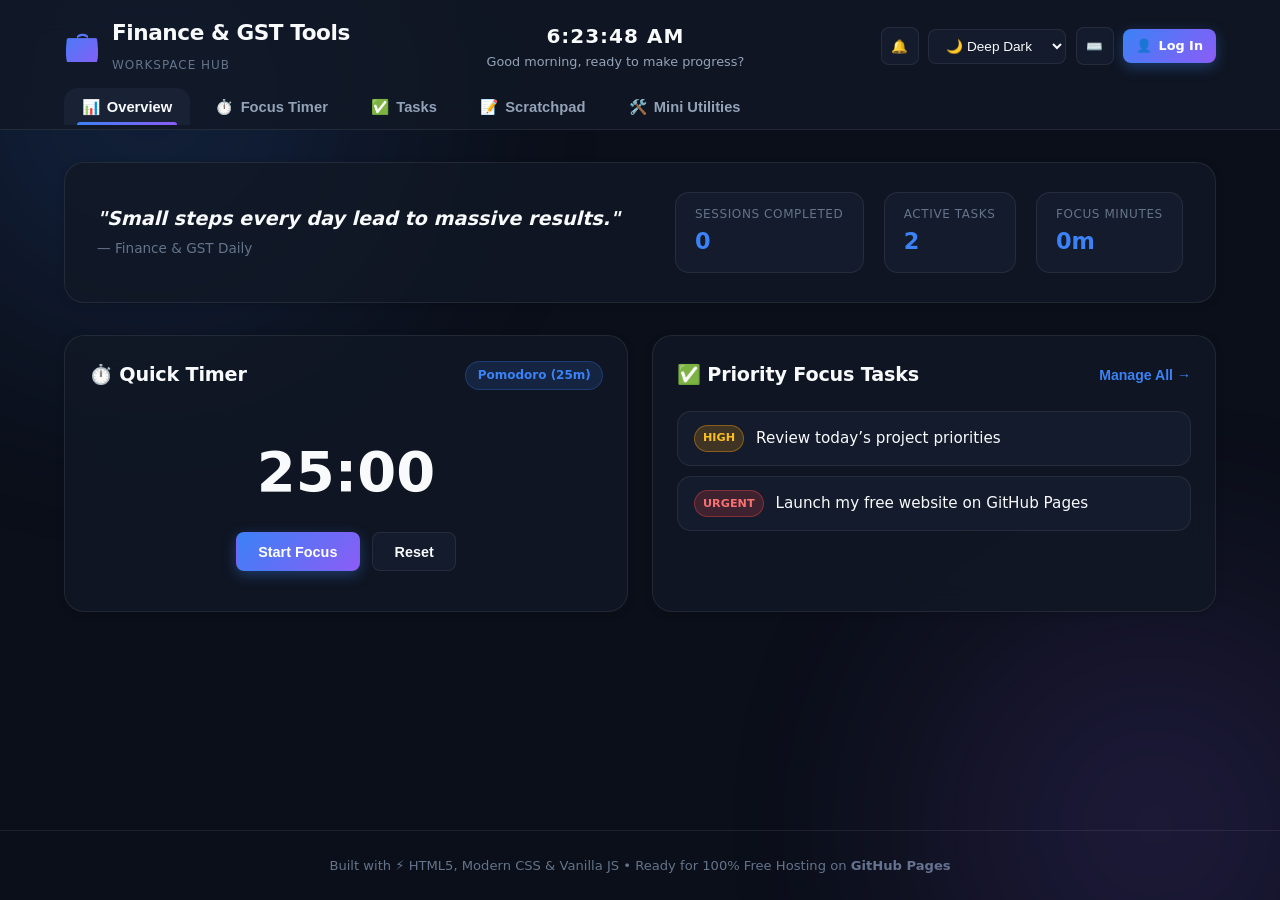
==== commit de0a1f3a: "Rename project to Finance & GST Tools" ====
--- a/index.html
+++ b/index.html
@@ -3,10 +3,10 @@
 <head>
   <meta charset="UTF-8">
   <meta name="viewport" content="width=device-width, initial-scale=1.0">
-  <title>FocusFlow Hub | Personal Productivity & Utilities</title>
-  <meta name="description" content="All-in-one productivity suite with Pomodoro timer, task manager, live scratchpad, QR generator, and palette tools. Free and open source.">
+  <title>Finance & GST Tools | Personal Finance & Utilities</title>
+  <meta name="description" content="All-in-one productivity and finance suite with GST calculator, Pomodoro timer, task manager, live scratchpad, QR generator, and palette tools.">
   <link rel="stylesheet" href="styles.css">
-  <link rel="icon" href="data:image/svg+xml,<svg xmlns=%22http://www.w3.org/2000/svg%22 viewBox=%220 0 100 100%22><text y=%22.9em%22 font-size=%2290%22>⚡</text></svg>">
+  <link rel="icon" href="data:image/svg+xml,<svg xmlns=%22http://www.w3.org/2000/svg%22 viewBox=%220 0 100 100%22><text y=%22.9em%22 font-size=%2290%22>💼</text></svg>">
 </head>
 <body>
   <!-- Global Background Glows -->
@@ -17,9 +17,9 @@
   <header class="app-header">
     <div class="header-container">
       <div class="brand">
-        <span class="brand-icon">⚡</span>
+        <span class="brand-icon">💼</span>
         <div class="brand-text">
-          <h1>FocusFlow</h1>
+          <h1>Finance & GST Tools</h1>
           <span class="brand-tag">Workspace Hub</span>
         </div>
       </div>
@@ -90,7 +90,7 @@
       <div class="dashboard-hero">
         <div class="hero-quote">
           <p id="dailyQuote">"Small steps every day lead to massive results."</p>
-          <span id="quoteAuthor">— FocusFlow Daily</span>
+          <span id="quoteAuthor">— Finance & GST Daily</span>
         </div>
         <div class="quick-stats">
           <div class="stat-card">
--- a/styles.css
+++ b/styles.css
@@ -1211,6 +1211,57 @@
   color: var(--text-secondary);
 }
 
+.auth-alert {
+  padding: 0.85rem 1rem;
+  border-radius: var(--radius-sm);
+  font-size: 0.85rem;
+  display: none;
+  margin-top: 1.1rem;
+  margin-bottom: 0.5rem;
+  align-items: flex-start;
+  gap: 0.65rem;
+  line-height: 1.45;
+  animation: fadeIn 0.25s ease-in-out;
+}
+
+.auth-alert.error {
+  display: flex;
+  background: rgba(239, 68, 68, 0.14);
+  border: 1px solid rgba(239, 68, 68, 0.4);
+  color: #fca5a5;
+}
+
+.auth-alert.success {
+  display: flex;
+  background: rgba(16, 185, 129, 0.14);
+  border: 1px solid rgba(16, 185, 129, 0.4);
+  color: #6ee7b7;
+}
+
+.auth-alert.info {
+  display: flex;
+  background: rgba(59, 130, 246, 0.14);
+  border: 1px solid rgba(59, 130, 246, 0.4);
+  color: #93c5fd;
+}
+
+.auth-alert button.alert-link-btn {
+  color: inherit;
+  text-decoration: underline;
+  background: none;
+  border: none;
+  cursor: pointer;
+  font-weight: 700;
+  padding: 0;
+  display: inline;
+  font-size: inherit;
+  font-family: inherit;
+}
+
+.auth-alert button.alert-link-btn:hover {
+  filter: brightness(1.2);
+}
+
 .auth-tabs {
   display: flex;
   background: var(--bg-card);
